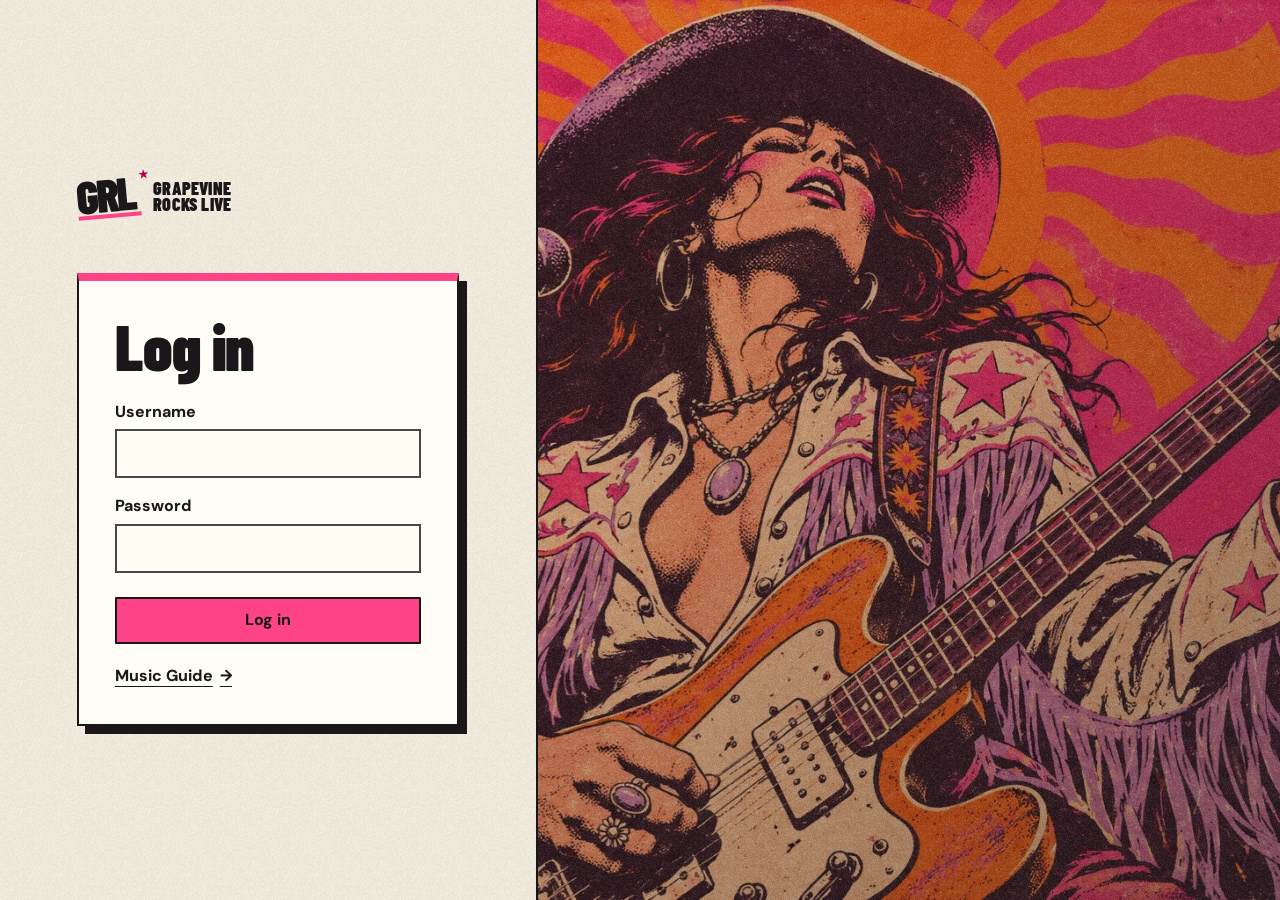
==== login/index.html @ 1a2adf80 "Give the login page the site's branding and neutral labels" ====
<!doctype html>
<html lang="en">
  <head>
    <meta charset="utf-8" />
    <meta name="viewport" content="width=device-width, initial-scale=1" />
    <meta name="robots" content="noindex, nofollow, noarchive" />
    <meta name="referrer" content="no-referrer" />
    <meta
      http-equiv="Content-Security-Policy"
      content="default-src 'self'; script-src 'self'; style-src 'self'; img-src 'self'; connect-src 'self' https://grapevine-rocks-live-publishing.cmcnosky.chatgpt.site; object-src 'none'; base-uri 'none'; form-action 'none'"
    />
    <meta name="theme-color" content="#191719" />
    <title>Log in | Grapevine Rocks Live</title>
    <link rel="icon" href="../assets/favicon.svg" type="image/svg+xml" />
    <link
      rel="preload"
      href="../assets/barlow-condensed-black.woff2"
      as="font"
      type="font/woff2"
      crossorigin
    />
    <link rel="stylesheet" href="../owner/owner.css?v=2" />
    <script defer src="../owner/owner-config.js"></script>
    <script defer src="../owner/owner.js?v=2"></script>
  </head>
  <body>
    <a class="skip-link" href="#owner-main">Skip to content</a>

    <main id="owner-main">
      <section id="login-view" class="login-view" aria-labelledby="login-title">
        <div class="login-panel">
          <a
            class="login-brand"
            href="../#home"
            aria-label="GRL Grapevine Rocks Live home"
          >
            <span class="brand-icon" aria-hidden="true">GRL<span>★</span></span>
            <span class="wordmark" aria-hidden="true"
              >GRAPEVINE<br />ROCKS LIVE</span
            >
          </a>

          <form id="login-form" class="login-card">
            <h1 id="login-title">Log in</h1>
            <div
              id="login-error"
              class="form-message error-message"
              role="alert"
              tabindex="-1"
              hidden
            ></div>

            <label for="username">Username</label>
            <input
              id="username"
              name="username"
              type="text"
              autocomplete="username"
              autocapitalize="none"
              spellcheck="false"
              required
            />

            <label for="password">Password</label>
            <input
              id="password"
              name="password"
              type="password"
              autocomplete="current-password"
              required
            />

            <button id="sign-in" class="primary-button" type="submit">
              Log in
            </button>
            <a class="guide-link" href="../#guide"
              >Music Guide <span aria-hidden="true">→</span></a
            >
          </form>
        </div>
        <div class="login-art" aria-hidden="true"></div>
        <noscript
          ><p class="noscript-message">
            JavaScript is required to log in.
          </p></noscript
        >
      </section>

      <section
        id="workspace"
        class="workspace"
        aria-labelledby="workspace-title"
        hidden
      >
        <header class="app-header">
          <div>
            <p class="app-name">Grapevine Rocks Live</p>
            <h1 id="workspace-title">Content manager</h1>
          </div>
          <button id="sign-out" class="secondary-button" type="button">
            Sign out
          </button>
        </header>

        <div
          id="workspace-status"
          class="status-bar"
          role="status"
          aria-live="polite"
        ></div>
        <div
          id="workspace-alert"
          class="alert-bar"
          role="alert"
          tabindex="-1"
          hidden
        ></div>

        <section
          id="conflict-panel"
          class="conflict-panel"
          aria-labelledby="conflict-title"
          hidden
        >
          <div>
            <h2 id="conflict-title">A newer version is available</h2>
            <p id="conflict-copy">
              This copy was not published. Reload the latest catalog before
              publishing again.
            </p>
          </div>
          <div class="conflict-actions">
            <button
              id="download-draft"
              class="secondary-button"
              type="button"
              hidden
            >
              Download unpublished copy
            </button>
            <button id="reload-latest" class="secondary-button" type="button">
              Reload latest
            </button>
          </div>
        </section>

        <div class="workspace-toolbar">
          <div class="tabs" role="tablist" aria-label="Catalog sections">
            <button
              id="shows-tab"
              role="tab"
              aria-selected="true"
              aria-controls="shows-panel"
              tabindex="0"
              type="button"
            >
              Shows
            </button>
            <button
              id="venues-tab"
              role="tab"
              aria-selected="false"
              aria-controls="venues-panel"
              tabindex="-1"
              type="button"
            >
              Venues
            </button>
            <button
              id="edition-tab"
              role="tab"
              aria-selected="false"
              aria-controls="edition-panel"
              tabindex="-1"
              type="button"
            >
              Edition
            </button>
          </div>
          <div class="publish-controls">
            <span id="change-state" class="change-state"
              >No unpublished changes</span
            >
            <button id="publish" class="primary-button" type="button" disabled>
              Publish changes
            </button>
          </div>
        </div>

        <section id="shows-panel" role="tabpanel" aria-labelledby="shows-tab">
          <div class="section-heading">
            <div>
              <h2>Shows</h2>
              <p id="shows-count" class="record-count"></p>
            </div>
            <button id="add-show" class="primary-button" type="button">
              Add show
            </button>
          </div>
          <label class="search-field" for="show-search">
            <span>Search shows</span>
            <input
              id="show-search"
              type="search"
              placeholder="Artist, venue or date"
            />
          </label>
          <div id="shows-list" class="record-list" aria-live="polite"></div>
        </section>

        <section
          id="venues-panel"
          role="tabpanel"
          aria-labelledby="venues-tab"
          hidden
        >
          <div class="section-heading">
            <div>
              <h2>Venues</h2>
              <p id="venues-count" class="record-count"></p>
            </div>
            <button id="add-venue" class="primary-button" type="button">
              Add venue
            </button>
          </div>
          <label class="search-field" for="venue-search">
            <span>Search venues</span>
            <input
              id="venue-search"
              type="search"
              placeholder="Name or address"
            />
          </label>
          <div id="venues-list" class="record-list" aria-live="polite"></div>
        </section>

        <section
          id="edition-panel"
          role="tabpanel"
          aria-labelledby="edition-tab"
          hidden
        >
          <div class="section-heading">
            <div>
              <h2>Guide edition</h2>
              <p class="record-count">
                Set the date range and label used by the published guide.
              </p>
            </div>
          </div>
          <form id="edition-form" class="edition-form" novalidate>
            <label for="edition-start"
              ><span>Start date</span
              ><input id="edition-start" name="startDate" type="date" required
            /></label>
            <label for="edition-end"
              ><span>End date</span
              ><input id="edition-end" name="endDate" type="date" required
            /></label>
            <label class="full-field" for="edition-label"
              ><span>Edition label</span
              ><input
                id="edition-label"
                name="label"
                type="text"
                maxlength="160"
                required
            /></label>
            <label class="full-field" for="edition-checked"
              ><span>Source checked date</span
              ><input
                id="edition-checked"
                name="sourceCheckedDate"
                type="date"
                required
            /></label>
            <div
              id="edition-error"
              class="form-message error-message full-field"
              role="alert"
              tabindex="-1"
              hidden
            ></div>
            <div class="edition-actions full-field">
              <button class="primary-button" type="submit">Save edition</button>
            </div>
          </form>
        </section>
      </section>
    </main>

    <dialog
      id="editor-dialog"
      class="modal editor-modal"
      aria-labelledby="editor-title"
    >
      <form id="editor-form" method="dialog" novalidate>
        <div class="modal-header">
          <h2 id="editor-title"></h2>
          <button
            id="editor-close"
            class="icon-button"
            type="button"
            aria-label="Close editor"
          >
            ×
          </button>
        </div>
        <div
          id="editor-error"
          class="form-message error-message"
          role="alert"
          tabindex="-1"
          hidden
        ></div>
        <div id="editor-fields" class="editor-fields"></div>
        <div class="modal-actions">
          <button id="editor-cancel" class="secondary-button" type="button">
            Cancel
          </button>
          <button id="editor-save" class="primary-button" type="submit">
            Save
          </button>
        </div>
      </form>
    </dialog>

    <dialog
      id="confirm-dialog"
      class="modal confirm-modal"
      aria-labelledby="confirm-title"
      aria-describedby="confirm-message"
    >
      <form method="dialog">
        <h2 id="confirm-title"></h2>
        <p id="confirm-message"></p>
        <div class="modal-actions">
          <button id="confirm-cancel" class="secondary-button" value="cancel">
            Cancel
          </button>
          <button
            id="confirm-action"
            class="danger-button"
            value="confirm"
          ></button>
        </div>
      </form>
    </dialog>
  </body>
</html>
---- owner/owner.css ----
@font-face {
  font-family: "Barlow Condensed";
  src: url("../assets/barlow-condensed-black.woff2") format("woff2");
  font-display: swap;
  font-weight: 900;
}

@font-face {
  font-family: "DM Sans";
  src: url("../assets/dm-sans.woff2") format("woff2");
  font-display: swap;
  font-weight: 100 1000;
}

:root {
  color-scheme: light;
  --ink: #17212b;
  --muted: #5d6874;
  --line: #d8dee5;
  --surface: #ffffff;
  --surface-subtle: #f4f6f8;
  --accent: #b5224d;
  --accent-dark: #8f193b;
  --danger: #a51f2d;
  --success: #17633a;
  --warning-bg: #fff8df;
  --warning-line: #d8a727;
  --focus: #1465d8;
  --shadow: 0 18px 55px rgb(16 31 46 / 14%);
  --brand-ink: #191719;
  --brand-paper: #fcf6e8;
  --brand-pink: #ff4387;
  --brand-orange: #ff7541;
  --brand-display: "Barlow Condensed", Impact, sans-serif;
  font-family: "DM Sans", Arial, sans-serif;
  font-synthesis: none;
}

* {
  box-sizing: border-box;
}

body {
  margin: 0;
  min-width: 320px;
  min-height: 100vh;
  color: var(--ink);
  background: var(--surface-subtle);
  font-size: 1rem;
  line-height: 1.5;
}

button,
input,
select,
textarea {
  font: inherit;
}

button {
  min-height: 44px;
}

button:not(:disabled),
select:not(:disabled) {
  cursor: pointer;
}

button:disabled {
  cursor: not-allowed;
  opacity: 0.55;
}

:focus-visible {
  outline: 3px solid var(--focus);
  outline-offset: 2px;
}

.skip-link {
  position: fixed;
  z-index: 20;
  top: 0.75rem;
  left: 0.75rem;
  padding: 0.65rem 0.9rem;
  color: white;
  background: var(--ink);
  transform: translateY(-150%);
}

.skip-link:focus {
  transform: translateY(0);
}

[hidden] {
  display: none !important;
}

.login-view {
  position: relative;
  min-height: 100vh;
  display: grid;
  grid-template-columns: minmax(320px, 0.84fr) minmax(0, 1.16fr);
  overflow: hidden;
  color: var(--brand-ink);
  background: var(--brand-ink);
}

.login-panel {
  position: relative;
  z-index: 1;
  display: flex;
  flex-direction: column;
  justify-content: center;
  min-width: 0;
  padding: clamp(2rem, 6vw, 5.75rem);
  border-right: 2px solid var(--brand-ink);
  background: var(--brand-paper);
}

.login-panel::before,
.login-art::after {
  position: absolute;
  inset: 0;
  content: "";
  pointer-events: none;
  background-image: url("../assets/grain.png");
}

.login-panel::before {
  opacity: 0.065;
}

.login-art {
  position: relative;
  min-width: 0;
  background:
    linear-gradient(135deg, rgb(25 23 25 / 5%), rgb(25 23 25 / 40%)),
    url("../assets/hero.webp") center / cover no-repeat;
}

.login-art::after {
  opacity: 0.12;
}

.login-card {
  position: relative;
  width: min(100%, 430px);
  padding: clamp(1.5rem, 4vw, 2.25rem);
  border: 2px solid var(--brand-ink);
  border-top: 8px solid var(--brand-pink);
  border-radius: 0;
  background: #fffdf5;
  box-shadow: 8px 8px 0 var(--brand-ink);
}

.login-brand {
  position: relative;
  z-index: 1;
  width: min(100%, 430px);
  display: inline-flex;
  align-items: center;
  align-self: flex-start;
  gap: 13px;
  margin-bottom: clamp(2rem, 6vh, 4rem);
  color: var(--brand-ink);
  text-decoration: none;
}

.brand-icon {
  position: relative;
  display: inline-block;
  flex: 0 0 auto;
  padding: 0 0.11em 0.02em 0;
  border-bottom: 4px solid var(--brand-pink);
  font: italic 900 46px/0.86 var(--brand-display);
  letter-spacing: -0.055em;
  transform: rotate(-5deg);
}

.brand-icon span {
  position: absolute;
  top: -0.24em;
  right: -0.66em;
  color: #b9004f;
  font:
    900 13px/1 Arial,
    sans-serif;
}

.wordmark {
  font: 900 18px/0.88 var(--brand-display);
  letter-spacing: 0.01em;
}

h1,
h2,
p {
  margin-top: 0;
}

.login-card h1 {
  margin-bottom: 1.5rem;
  font: 900 clamp(2.8rem, 7vw, 4rem) / 0.92 var(--brand-display);
  letter-spacing: -0.015em;
}

label,
.field-label {
  display: block;
  margin-top: 1rem;
  font-weight: 650;
}

label > span:first-child,
.field-label > span:first-child {
  display: block;
  margin-bottom: 0.35rem;
}

input,
select,
textarea {
  width: 100%;
  min-height: 44px;
  margin-top: 0.35rem;
  padding: 0.65rem 0.75rem;
  border: 1px solid #aeb8c2;
  border-radius: 6px;
  color: var(--ink);
  background: var(--surface);
}

textarea {
  min-height: 105px;
  resize: vertical;
}

input[readonly] {
  color: var(--muted);
  background: #edf1f4;
}

.login-card .primary-button {
  width: 100%;
  margin-top: 1.5rem;
  border: 2px solid var(--brand-ink);
  border-radius: 1px;
  color: var(--brand-ink);
  background: var(--brand-pink);
  transition:
    box-shadow 120ms ease,
    transform 120ms ease;
}

.login-card .primary-button:hover:not(:disabled) {
  color: var(--brand-ink);
  background: var(--brand-pink);
  box-shadow: 4px 4px 0 var(--brand-ink);
  transform: translate(-2px, -2px);
}

.login-card .primary-button:active:not(:disabled) {
  box-shadow: 1px 1px 0 var(--brand-ink);
  transform: translate(0, 0);
}

.login-card label {
  font-weight: 750;
}

.login-card input {
  border: 2px solid #4b4648;
  border-radius: 0;
  color: var(--brand-ink);
  background: #fffcf4;
}

.login-card input:hover {
  border-color: var(--brand-ink);
}

.login-card .error-message {
  border-width: 2px;
  border-radius: 0;
}

.guide-link {
  display: inline-flex;
  align-items: center;
  gap: 0.45rem;
  margin-top: 1.2rem;
  color: var(--brand-ink);
  font-weight: 750;
  text-underline-offset: 0.3em;
}

.guide-link:hover {
  text-decoration-thickness: 2px;
}

.primary-button,
.secondary-button,
.danger-button,
.icon-button,
.text-button {
  border: 1px solid transparent;
  border-radius: 6px;
  padding: 0.62rem 1rem;
  font-weight: 700;
}

.primary-button {
  color: white;
  background: var(--accent);
}

.primary-button:hover:not(:disabled) {
  background: var(--accent-dark);
}

.secondary-button {
  border-color: #aeb8c2;
  color: var(--ink);
  background: white;
}

.secondary-button:hover:not(:disabled) {
  background: #edf1f4;
}

.danger-button {
  color: white;
  background: var(--danger);
}

.icon-button {
  width: 44px;
  padding: 0;
  border-color: var(--line);
  color: var(--ink);
  background: white;
  font-size: 1.65rem;
  line-height: 1;
}

.text-button {
  min-height: 36px;
  padding: 0.35rem 0.55rem;
  color: var(--accent-dark);
  background: transparent;
}

.text-button:hover {
  text-decoration: underline;
}

.text-button.danger {
  color: var(--danger);
}

.form-message,
.alert-bar,
.status-bar {
  margin-bottom: 1rem;
  border-radius: 6px;
  padding: 0.75rem 0.9rem;
}

.error-message,
.alert-bar {
  border: 1px solid #d78d96;
  color: #741622;
  background: #fff0f2;
}

.status-bar {
  min-height: 0;
  padding: 0;
  color: var(--success);
  font-weight: 650;
}

.status-bar:empty {
  display: none;
}

.noscript-message {
  position: fixed;
  bottom: 1rem;
  padding: 0.75rem 1rem;
  border: 1px solid var(--line);
  background: white;
}

.workspace {
  width: min(100% - 2rem, 1180px);
  margin: 0 auto;
  padding: 1.25rem 0 4rem;
}

.app-header,
.workspace-toolbar,
.section-heading,
.record-card,
.record-actions,
.publish-controls,
.modal-header,
.modal-actions,
.conflict-panel {
  display: flex;
  align-items: center;
}

.app-header,
.workspace-toolbar,
.section-heading,
.conflict-panel {
  justify-content: space-between;
  gap: 1rem;
}

.app-header {
  margin-bottom: 1.5rem;
  padding: 1rem 0 1.25rem;
  border-bottom: 1px solid var(--line);
}

.app-header h1 {
  margin-bottom: 0;
  font-size: clamp(1.45rem, 3vw, 2rem);
}

.app-name {
  margin-bottom: 0.15rem;
  color: var(--muted);
  font-size: 0.86rem;
  font-weight: 750;
  letter-spacing: 0.04em;
  text-transform: uppercase;
}

.conflict-panel {
  margin: 1rem 0;
  padding: 1rem;
  border: 1px solid var(--warning-line);
  border-radius: 8px;
  background: var(--warning-bg);
}

.conflict-panel h2,
.conflict-panel p {
  margin-bottom: 0.15rem;
}

.conflict-panel h2 {
  font-size: 1.05rem;
}

.conflict-actions {
  display: flex;
  flex: 0 0 auto;
  gap: 0.65rem;
}

.workspace-toolbar {
  margin-bottom: 1.75rem;
  padding: 0.75rem;
  border: 1px solid var(--line);
  border-radius: 9px;
  background: var(--surface);
}

.tabs {
  display: flex;
  gap: 0.25rem;
}

.tabs button {
  border: 0;
  border-radius: 5px;
  padding: 0.55rem 1rem;
  color: var(--muted);
  background: transparent;
  font-weight: 750;
}

.tabs button[aria-selected="true"] {
  color: var(--ink);
  background: #e7ebef;
}

.publish-controls {
  justify-content: flex-end;
  gap: 0.75rem;
}

.change-state {
  color: var(--muted);
  font-size: 0.9rem;
  font-weight: 650;
}

.change-state.unsaved {
  color: #8a4e00;
}

.section-heading {
  margin-bottom: 0.5rem;
}

.section-heading h2 {
  margin-bottom: 0.1rem;
}

.record-count {
  margin-bottom: 0;
  color: var(--muted);
}

.search-field {
  width: min(100%, 420px);
  margin: 1rem 0 1.25rem;
}

.edition-form {
  display: grid;
  grid-template-columns: repeat(2, minmax(0, 1fr));
  gap: 0 1rem;
  max-width: 760px;
  padding: 1rem;
  border: 1px solid var(--line);
  border-radius: 8px;
  background: var(--surface);
}

.edition-form .full-field,
.edition-actions {
  grid-column: 1 / -1;
}

.edition-actions {
  display: flex;
  justify-content: flex-end;
  margin-top: 1rem;
}

.record-list {
  display: grid;
  gap: 0.75rem;
}

.record-card {
  justify-content: space-between;
  gap: 1rem;
  min-width: 0;
  padding: 1rem;
  border: 1px solid var(--line);
  border-radius: 8px;
  background: var(--surface);
}

.record-card:focus-within {
  border-color: #8da2b5;
}

.record-main {
  min-width: 0;
}

.record-main h3 {
  margin: 0 0 0.15rem;
  overflow-wrap: anywhere;
  font-size: 1.05rem;
}

.record-main p {
  margin-bottom: 0;
  color: var(--muted);
  overflow-wrap: anywhere;
}

.record-actions {
  flex: 0 0 auto;
  gap: 0.35rem;
}

.empty-state {
  padding: 2.5rem 1rem;
  border: 1px dashed #aeb8c2;
  border-radius: 8px;
  color: var(--muted);
  text-align: center;
  background: white;
}

.modal {
  width: min(calc(100% - 2rem), 760px);
  max-height: calc(100vh - 2rem);
  margin: auto;
  padding: 0;
  border: 0;
  border-radius: 10px;
  color: var(--ink);
  background: var(--surface);
  box-shadow: var(--shadow);
}

.modal::backdrop {
  background: rgb(16 31 46 / 58%);
}

.modal form {
  max-height: calc(100vh - 2rem);
  overflow: auto;
  padding: clamp(1.1rem, 4vw, 2rem);
}

.modal-header {
  justify-content: space-between;
  gap: 1rem;
  margin-bottom: 1rem;
}

.modal-header h2 {
  margin-bottom: 0;
}

.editor-fields {
  display: grid;
  grid-template-columns: repeat(2, minmax(0, 1fr));
  gap: 0 1rem;
}

.editor-fields .full-field,
.source-editor {
  grid-column: 1 / -1;
}

.source-editor {
  margin: 1rem 0 0;
  padding: 1rem;
  border: 1px solid var(--line);
  border-radius: 6px;
}

.source-editor legend {
  padding: 0 0.35rem;
  font-weight: 750;
}

.source-rows {
  display: grid;
  gap: 0.85rem;
  margin: 0.7rem 0 1rem;
}

.source-row {
  display: grid;
  grid-template-columns: 0.8fr 1.5fr auto;
  align-items: end;
  gap: 0.75rem;
  padding: 0.85rem;
  border: 1px solid var(--line);
  border-radius: 6px;
  background: var(--surface-subtle);
}

.source-row label {
  margin-top: 0;
}

.field-help {
  margin: 0.3rem 0 0;
  color: var(--muted);
  font-size: 0.86rem;
  font-weight: 400;
}

.modal-actions {
  justify-content: flex-end;
  gap: 0.75rem;
  margin-top: 1.5rem;
  padding-top: 1rem;
  border-top: 1px solid var(--line);
}

.confirm-modal {
  width: min(calc(100% - 2rem), 480px);
}

.confirm-modal h2 {
  margin-bottom: 0.65rem;
}

.confirm-modal p {
  color: var(--muted);
}

@media (max-width: 720px) {
  .login-view {
    display: block;
    overflow: visible;
    background: var(--brand-paper);
  }

  .login-panel {
    min-height: 100vh;
    padding: clamp(1.5rem, 8vw, 3rem);
    border-right: 0;
  }

  .login-art {
    display: none;
  }

  .login-brand {
    margin-bottom: clamp(2rem, 8vh, 3.5rem);
  }

  .login-card {
    box-shadow: 6px 6px 0 var(--brand-ink);
  }

  .workspace {
    width: min(100% - 1rem, 1180px);
    padding-top: 0.5rem;
  }

  .app-header,
  .workspace-toolbar,
  .section-heading,
  .record-card,
  .conflict-panel {
    align-items: stretch;
    flex-direction: column;
  }

  .app-header .secondary-button,
  .section-heading .primary-button,
  .conflict-panel .secondary-button {
    align-self: flex-start;
  }

  .conflict-actions {
    align-items: stretch;
    flex-direction: column;
  }

  .workspace-toolbar {
    gap: 0.9rem;
  }

  .publish-controls {
    align-items: stretch;
    flex-direction: column;
  }

  .publish-controls .primary-button {
    width: 100%;
  }

  .tabs {
    display: grid;
    grid-template-columns: repeat(3, 1fr);
  }

  .record-actions {
    align-self: flex-end;
  }

  .editor-fields {
    grid-template-columns: 1fr;
  }

  .edition-form {
    grid-template-columns: 1fr;
  }

  .edition-form > * {
    grid-column: 1;
  }

  .editor-fields > * {
    grid-column: 1;
  }

  .source-row {
    grid-template-columns: 1fr;
  }

  .source-row .text-button {
    justify-self: start;
  }
}

@media (prefers-reduced-motion: reduce) {
  *,
  *::before,
  *::after {
    scroll-behavior: auto !important;
    transition-duration: 0.01ms !important;
  }
}
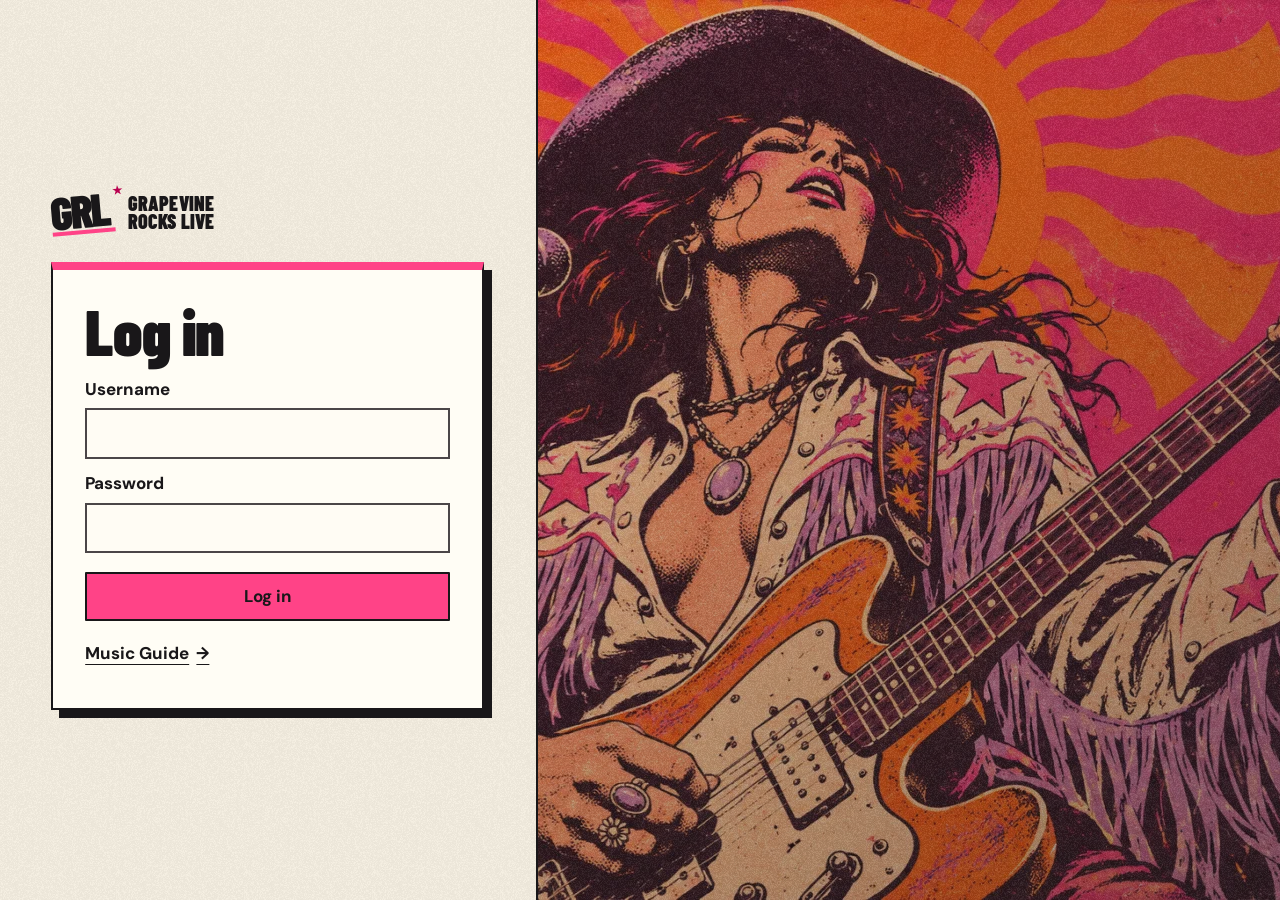
==== commit 240a994b: "Make the music guide readable and rebuild the shared link artwork" ====
--- a/login/index.html
+++ b/login/index.html
@@ -19,7 +19,7 @@
       type="font/woff2"
       crossorigin
     />
-    <link rel="stylesheet" href="../owner/owner.css?v=2" />
+    <link rel="stylesheet" href="../owner/owner.css?v=3" />
     <script defer src="../owner/owner-config.js"></script>
     <script defer src="../owner/owner.js?v=2"></script>
   </head>
--- a/owner/owner.css
+++ b/owner/owner.css
@@ -46,8 +46,8 @@
   min-height: 100vh;
   color: var(--ink);
   background: var(--surface-subtle);
-  font-size: 1rem;
-  line-height: 1.5;
+  font-size: 1.0625rem;
+  line-height: 1.52;
 }
 
 button,
@@ -112,7 +112,7 @@
   flex-direction: column;
   justify-content: center;
   min-width: 0;
-  padding: clamp(2rem, 6vw, 5.75rem);
+  padding: clamp(1.5rem, 4vw, 4rem);
   border-right: 2px solid var(--brand-ink);
   background: var(--brand-paper);
 }
@@ -144,8 +144,8 @@
 
 .login-card {
   position: relative;
-  width: min(100%, 430px);
-  padding: clamp(1.5rem, 4vw, 2.25rem);
+  width: min(100%, 480px);
+  padding: clamp(1.4rem, 3vw, 2rem);
   border: 2px solid var(--brand-ink);
   border-top: 8px solid var(--brand-pink);
   border-radius: 0;
@@ -156,12 +156,12 @@
 .login-brand {
   position: relative;
   z-index: 1;
-  width: min(100%, 430px);
+  width: min(100%, 480px);
   display: inline-flex;
   align-items: center;
   align-self: flex-start;
   gap: 13px;
-  margin-bottom: clamp(2rem, 6vh, 4rem);
+  margin-bottom: clamp(1.25rem, 3vh, 2.25rem);
   color: var(--brand-ink);
   text-decoration: none;
 }
@@ -188,7 +188,7 @@
 }
 
 .wordmark {
-  font: 900 18px/0.88 var(--brand-display);
+  font: 900 20px/0.92 var(--brand-display);
   letter-spacing: 0.01em;
 }
 
@@ -199,7 +199,7 @@
 }
 
 .login-card h1 {
-  margin-bottom: 1.5rem;
+  margin-bottom: 1rem;
   font: 900 clamp(2.8rem, 7vw, 4rem) / 0.92 var(--brand-display);
   letter-spacing: -0.015em;
 }
@@ -207,7 +207,7 @@
 label,
 .field-label {
   display: block;
-  margin-top: 1rem;
+  margin-top: 0.8rem;
   font-weight: 650;
 }
 
@@ -221,7 +221,7 @@
 select,
 textarea {
   width: 100%;
-  min-height: 44px;
+  min-height: 48px;
   margin-top: 0.35rem;
   padding: 0.65rem 0.75rem;
   border: 1px solid #aeb8c2;
@@ -242,7 +242,7 @@
 
 .login-card .primary-button {
   width: 100%;
-  margin-top: 1.5rem;
+  margin-top: 1.15rem;
   border: 2px solid var(--brand-ink);
   border-radius: 1px;
   color: var(--brand-ink);
@@ -288,7 +288,8 @@
   display: inline-flex;
   align-items: center;
   gap: 0.45rem;
-  margin-top: 1.2rem;
+  min-height: 44px;
+  margin-top: 0.65rem;
   color: var(--brand-ink);
   font-weight: 750;
   text-underline-offset: 0.3em;
@@ -344,7 +345,7 @@
 }
 
 .text-button {
-  min-height: 36px;
+  min-height: 44px;
   padding: 0.35rem 0.55rem;
   color: var(--accent-dark);
   background: transparent;
@@ -393,9 +394,9 @@
 }
 
 .workspace {
-  width: min(100% - 2rem, 1180px);
+  width: min(100% - 2rem, 1320px);
   margin: 0 auto;
-  padding: 1.25rem 0 4rem;
+  padding: 0.75rem 0 2.25rem;
 }
 
 .app-header,
@@ -420,20 +421,20 @@
 }
 
 .app-header {
-  margin-bottom: 1.5rem;
-  padding: 1rem 0 1.25rem;
+  margin-bottom: 1rem;
+  padding: 0.75rem 0 1rem;
   border-bottom: 1px solid var(--line);
 }
 
 .app-header h1 {
   margin-bottom: 0;
-  font-size: clamp(1.45rem, 3vw, 2rem);
+  font-size: clamp(1.7rem, 3vw, 2.2rem);
 }
 
 .app-name {
   margin-bottom: 0.15rem;
   color: var(--muted);
-  font-size: 0.86rem;
+  font-size: 1rem;
   font-weight: 750;
   letter-spacing: 0.04em;
   text-transform: uppercase;
@@ -453,7 +454,7 @@
 }
 
 .conflict-panel h2 {
-  font-size: 1.05rem;
+  font-size: 1.2rem;
 }
 
 .conflict-actions {
@@ -463,7 +464,7 @@
 }
 
 .workspace-toolbar {
-  margin-bottom: 1.75rem;
+  margin-bottom: 1.15rem;
   padding: 0.75rem;
   border: 1px solid var(--line);
   border-radius: 9px;
@@ -482,6 +483,7 @@
   color: var(--muted);
   background: transparent;
   font-weight: 750;
+  font-size: 1rem;
 }
 
 .tabs button[aria-selected="true"] {
@@ -496,7 +498,7 @@
 
 .change-state {
   color: var(--muted);
-  font-size: 0.9rem;
+  font-size: 1rem;
   font-weight: 650;
 }
 
@@ -505,7 +507,7 @@
 }
 
 .section-heading {
-  margin-bottom: 0.5rem;
+  margin-bottom: 0.3rem;
 }
 
 .section-heading h2 {
@@ -518,15 +520,15 @@
 }
 
 .search-field {
-  width: min(100%, 420px);
-  margin: 1rem 0 1.25rem;
+  width: min(100%, 540px);
+  margin: 0.65rem 0 0.85rem;
 }
 
 .edition-form {
   display: grid;
   grid-template-columns: repeat(2, minmax(0, 1fr));
   gap: 0 1rem;
-  max-width: 760px;
+  max-width: 880px;
   padding: 1rem;
   border: 1px solid var(--line);
   border-radius: 8px;
@@ -570,7 +572,7 @@
 .record-main h3 {
   margin: 0 0 0.15rem;
   overflow-wrap: anywhere;
-  font-size: 1.05rem;
+  font-size: 1.2rem;
 }
 
 .record-main p {
@@ -594,7 +596,7 @@
 }
 
 .modal {
-  width: min(calc(100% - 2rem), 760px);
+  width: min(calc(100% - 2rem), 900px);
   max-height: calc(100vh - 2rem);
   margin: auto;
   padding: 0;
@@ -623,6 +625,7 @@
 
 .modal-header h2 {
   margin-bottom: 0;
+  font-size: clamp(1.65rem, 4vw, 2rem);
 }
 
 .editor-fields {
@@ -672,7 +675,7 @@
 .field-help {
   margin: 0.3rem 0 0;
   color: var(--muted);
-  font-size: 0.86rem;
+  font-size: 1rem;
   font-weight: 400;
 }
 
@@ -705,7 +708,7 @@
 
   .login-panel {
     min-height: 100vh;
-    padding: clamp(1.5rem, 8vw, 3rem);
+    padding: clamp(1rem, 5vw, 1.75rem);
     border-right: 0;
   }
 
@@ -714,7 +717,7 @@
   }
 
   .login-brand {
-    margin-bottom: clamp(2rem, 8vh, 3.5rem);
+    margin-bottom: clamp(1rem, 4vh, 1.75rem);
   }
 
   .login-card {
@@ -722,13 +725,11 @@
   }
 
   .workspace {
-    width: min(100% - 1rem, 1180px);
+    width: min(100% - 1rem, 1320px);
     padding-top: 0.5rem;
   }
 
-  .app-header,
   .workspace-toolbar,
-  .section-heading,
   .record-card,
   .conflict-panel {
     align-items: stretch;
@@ -768,6 +769,11 @@
     align-self: flex-end;
   }
 
+  .record-card {
+    gap: 0.4rem;
+    padding: 0.85rem;
+  }
+
   .editor-fields {
     grid-template-columns: 1fr;
   }
@@ -790,6 +796,12 @@
 
   .source-row .text-button {
     justify-self: start;
+  }
+}
+
+@media (min-width: 980px) {
+  .record-list {
+    grid-template-columns: repeat(2, minmax(0, 1fr));
   }
 }
 
@@ -801,3 +813,7 @@
     transition-duration: 0.01ms !important;
   }
 }
+.photo-fields { border-block-start: 1px solid currentColor; padding-block: .8rem; }
+.photo-fields summary { cursor: pointer; font-weight: 700; }
+.photo-fields[open] summary { margin-block-end: .8rem; }
+.photo-fields label { display: grid; gap: .4rem; margin-block: .8rem; }
